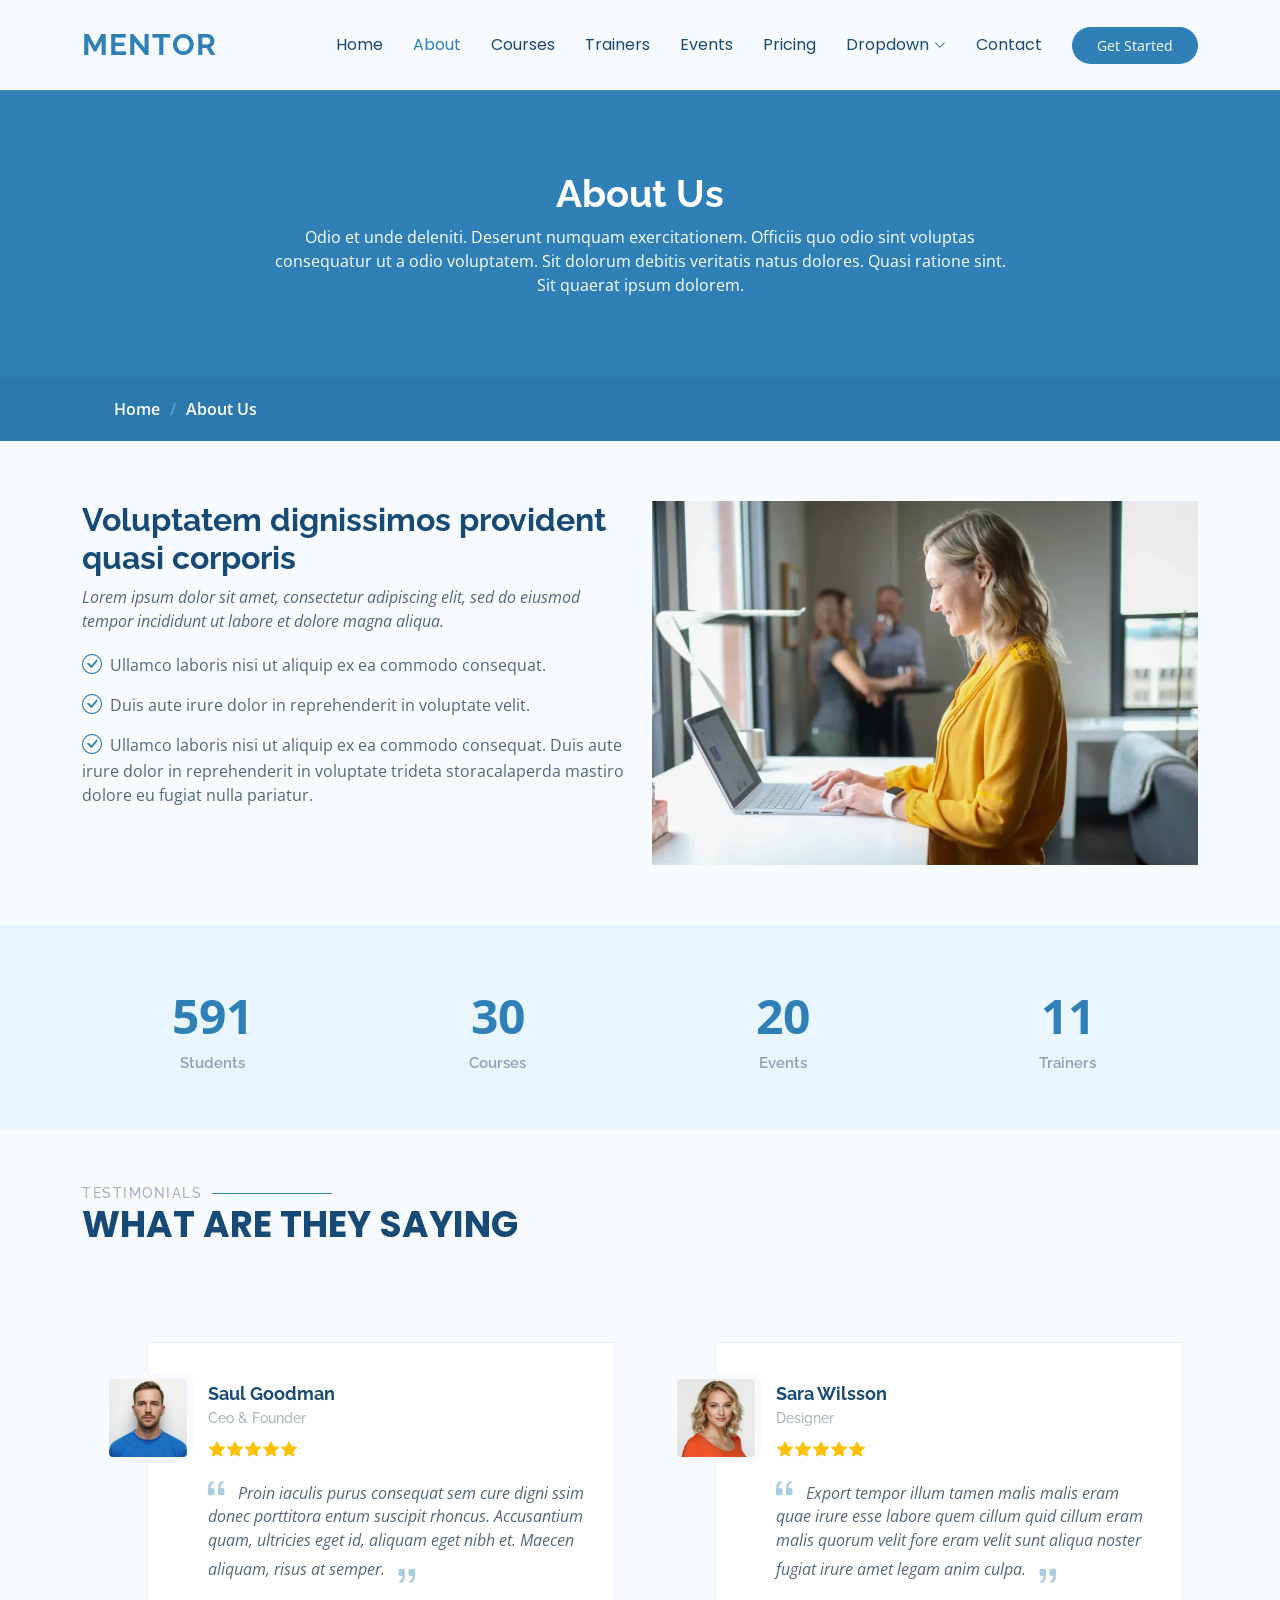
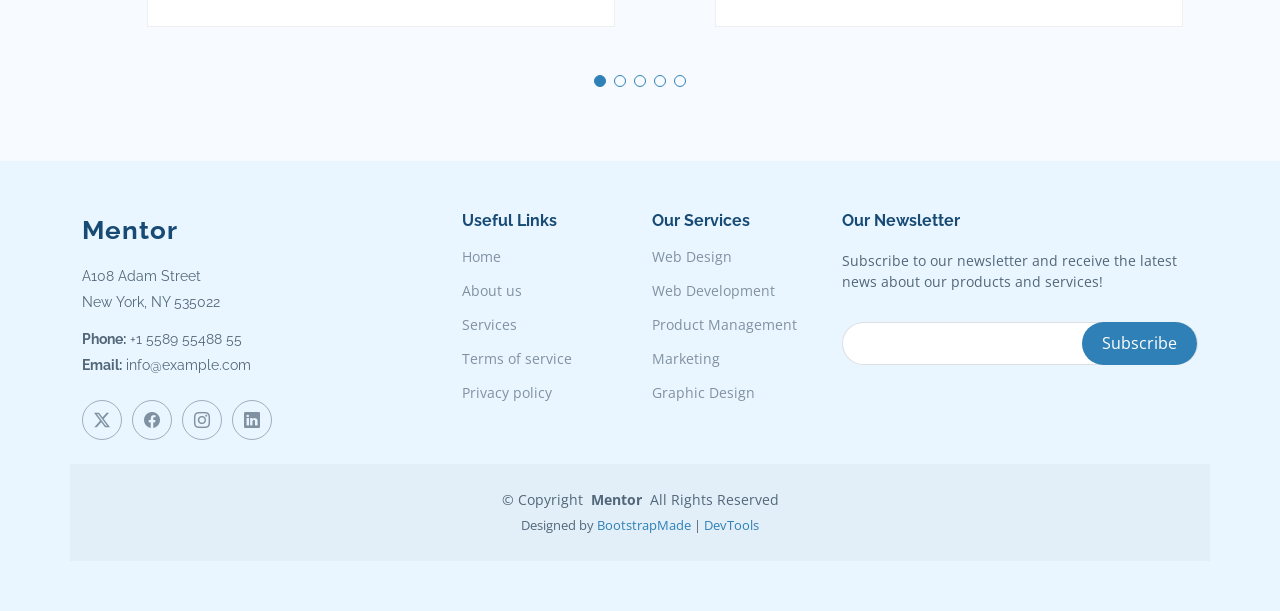
==== about.html @ e3d128c3 "Add files via upload" ====
<!DOCTYPE html>
<html lang="en">

<head>
  <meta charset="utf-8">
  <meta content="width=device-width, initial-scale=1.0" name="viewport">
  <title>About - Mentor Bootstrap Template</title>
  <meta name="description" content="">
  <meta name="keywords" content="">

  <!-- Favicons -->
  <link href="assets/img/favicon.png" rel="icon">
  <link href="assets/img/apple-touch-icon.png" rel="apple-touch-icon">

  <!-- Fonts -->
  <link href="https://fonts.googleapis.com" rel="preconnect">
  <link href="https://fonts.gstatic.com" rel="preconnect" crossorigin>
  <link href="https://fonts.googleapis.com/css2?family=Open+Sans:ital,wght@0,300;0,400;0,500;0,600;0,700;0,800;1,300;1,400;1,500;1,600;1,700;1,800&family=Poppins:ital,wght@0,100;0,200;0,300;0,400;0,500;0,600;0,700;0,800;0,900;1,100;1,200;1,300;1,400;1,500;1,600;1,700;1,800;1,900&family=Raleway:ital,wght@0,100;0,200;0,300;0,400;0,500;0,600;0,700;0,800;0,900;1,100;1,200;1,300;1,400;1,500;1,600;1,700;1,800;1,900&display=swap" rel="stylesheet">

  <!-- Vendor CSS Files -->
  <link href="assets/vendor/bootstrap/css/bootstrap.min.css" rel="stylesheet">
  <link href="assets/vendor/bootstrap-icons/bootstrap-icons.css" rel="stylesheet">
  <link href="assets/vendor/aos/aos.css" rel="stylesheet">
  <link href="assets/vendor/glightbox/css/glightbox.min.css" rel="stylesheet">
  <link href="assets/vendor/swiper/swiper-bundle.min.css" rel="stylesheet">

  <!-- Main CSS File -->
  <link href="assets/css/main.css" rel="stylesheet">

  <!-- =======================================================
  * Template Name: Mentor
  * Template URL: https://bootstrapmade.com/mentor-free-education-bootstrap-theme/
  * Updated: Jul 07 2025 with Bootstrap v5.3.7
  * Author: BootstrapMade.com
  * License: https://bootstrapmade.com/license/
  ======================================================== -->
</head>

<body class="about-page">

  <header id="header" class="header d-flex align-items-center sticky-top">
    <div class="container-fluid container-xl position-relative d-flex align-items-center">

      <a href="index.html" class="logo d-flex align-items-center me-auto">
        <!-- Uncomment the line below if you also wish to use an image logo -->
        <!-- <img src="assets/img/logo.webp" alt=""> -->
        <h1 class="sitename">Mentor</h1>
      </a>

      <nav id="navmenu" class="navmenu">
        <ul>
          <li><a href="index.html">Home<br></a></li>
          <li><a href="about.html" class="active">About</a></li>
          <li><a href="courses.html">Courses</a></li>
          <li><a href="trainers.html">Trainers</a></li>
          <li><a href="events.html">Events</a></li>
          <li><a href="pricing.html">Pricing</a></li>
          <li class="dropdown"><a href="#"><span>Dropdown</span> <i class="bi bi-chevron-down toggle-dropdown"></i></a>
            <ul>
              <li><a href="#">Dropdown 1</a></li>
              <li class="dropdown"><a href="#"><span>Deep Dropdown</span> <i class="bi bi-chevron-down toggle-dropdown"></i></a>
                <ul>
                  <li><a href="#">Deep Dropdown 1</a></li>
                  <li><a href="#">Deep Dropdown 2</a></li>
                  <li><a href="#">Deep Dropdown 3</a></li>
                  <li><a href="#">Deep Dropdown 4</a></li>
                  <li><a href="#">Deep Dropdown 5</a></li>
                </ul>
              </li>
              <li><a href="#">Dropdown 2</a></li>
              <li><a href="#">Dropdown 3</a></li>
              <li><a href="#">Dropdown 4</a></li>
            </ul>
          </li>
          <li><a href="contact.html">Contact</a></li>
        </ul>
        <i class="mobile-nav-toggle d-xl-none bi bi-list"></i>
      </nav>

      <a class="btn-getstarted" href="courses.html">Get Started</a>

    </div>
  </header>

  <main class="main">

    <!-- Page Title -->
    <div class="page-title" data-aos="fade">
      <div class="heading">
        <div class="container">
          <div class="row d-flex justify-content-center text-center">
            <div class="col-lg-8">
              <h1>About Us<br></h1>
              <p class="mb-0">Odio et unde deleniti. Deserunt numquam exercitationem. Officiis quo odio sint voluptas consequatur ut a odio voluptatem. Sit dolorum debitis veritatis natus dolores. Quasi ratione sint. Sit quaerat ipsum dolorem.</p>
            </div>
          </div>
        </div>
      </div>
      <nav class="breadcrumbs">
        <div class="container">
          <ol>
            <li><a href="index.html">Home</a></li>
            <li class="current">About Us<br></li>
          </ol>
        </div>
      </nav>
    </div><!-- End Page Title -->

    <!-- About Us Section -->
    <section id="about-us" class="section about-us">

      <div class="container">

        <div class="row gy-4">

          <div class="col-lg-6 order-1 order-lg-2" data-aos="fade-up" data-aos-delay="100">
            <img src="assets/img/about/about-1.webp" class="img-fluid" alt="">
          </div>

          <div class="col-lg-6 order-2 order-lg-1 content" data-aos="fade-up" data-aos-delay="200">
            <h3>Voluptatem dignissimos provident quasi corporis</h3>
            <p class="fst-italic">
              Lorem ipsum dolor sit amet, consectetur adipiscing elit, sed do eiusmod tempor incididunt ut labore et dolore
              magna aliqua.
            </p>
            <ul>
              <li><i class="bi bi-check-circle"></i> <span>Ullamco laboris nisi ut aliquip ex ea commodo consequat.</span></li>
              <li><i class="bi bi-check-circle"></i> <span>Duis aute irure dolor in reprehenderit in voluptate velit.</span></li>
              <li><i class="bi bi-check-circle"></i> <span>Ullamco laboris nisi ut aliquip ex ea commodo consequat. Duis aute irure dolor in reprehenderit in voluptate trideta storacalaperda mastiro dolore eu fugiat nulla pariatur.</span></li>
            </ul>
          </div>

        </div>

      </div>

    </section><!-- /About Us Section -->

    <!-- Counts Section -->
    <section id="counts" class="section counts light-background">

      <div class="container" data-aos="fade-up" data-aos-delay="100">

        <div class="row gy-4">

          <div class="col-lg-3 col-md-6">
            <div class="stats-item text-center w-100 h-100">
              <span data-purecounter-start="0" data-purecounter-end="1232" data-purecounter-duration="1" class="purecounter"></span>
              <p>Students</p>
            </div>
          </div><!-- End Stats Item -->

          <div class="col-lg-3 col-md-6">
            <div class="stats-item text-center w-100 h-100">
              <span data-purecounter-start="0" data-purecounter-end="64" data-purecounter-duration="1" class="purecounter"></span>
              <p>Courses</p>
            </div>
          </div><!-- End Stats Item -->

          <div class="col-lg-3 col-md-6">
            <div class="stats-item text-center w-100 h-100">
              <span data-purecounter-start="0" data-purecounter-end="42" data-purecounter-duration="1" class="purecounter"></span>
              <p>Events</p>
            </div>
          </div><!-- End Stats Item -->

          <div class="col-lg-3 col-md-6">
            <div class="stats-item text-center w-100 h-100">
              <span data-purecounter-start="0" data-purecounter-end="24" data-purecounter-duration="1" class="purecounter"></span>
              <p>Trainers</p>
            </div>
          </div><!-- End Stats Item -->

        </div>

      </div>

    </section><!-- /Counts Section -->

    <!-- Testimonials Section -->
    <section id="testimonials" class="testimonials section">

      <!-- Section Title -->
      <div class="container section-title" data-aos="fade-up">
        <h2>Testimonials</h2>
        <p>What are they saying</p>
      </div><!-- End Section Title -->

      <div class="container" data-aos="fade-up" data-aos-delay="100">

        <div class="swiper init-swiper">
          <script type="application/json" class="swiper-config">
            {
              "loop": true,
              "speed": 600,
              "autoplay": {
                "delay": 5000
              },
              "slidesPerView": "auto",
              "pagination": {
                "el": ".swiper-pagination",
                "type": "bullets",
                "clickable": true
              },
              "breakpoints": {
                "320": {
                  "slidesPerView": 1,
                  "spaceBetween": 40
                },
                "1200": {
                  "slidesPerView": 2,
                  "spaceBetween": 20
                }
              }
            }
          </script>
          <div class="swiper-wrapper">

            <div class="swiper-slide">
              <div class="testimonial-wrap">
                <div class="testimonial-item">
                  <img src="assets/img/person/person-m-9.webp" class="testimonial-img" alt="">
                  <h3>Saul Goodman</h3>
                  <h4>Ceo &amp; Founder</h4>
                  <div class="stars">
                    <i class="bi bi-star-fill"></i><i class="bi bi-star-fill"></i><i class="bi bi-star-fill"></i><i class="bi bi-star-fill"></i><i class="bi bi-star-fill"></i>
                  </div>
                  <p>
                    <i class="bi bi-quote quote-icon-left"></i>
                    <span>Proin iaculis purus consequat sem cure digni ssim donec porttitora entum suscipit rhoncus. Accusantium quam, ultricies eget id, aliquam eget nibh et. Maecen aliquam, risus at semper.</span>
                    <i class="bi bi-quote quote-icon-right"></i>
                  </p>
                </div>
              </div>
            </div><!-- End testimonial item -->

            <div class="swiper-slide">
              <div class="testimonial-wrap">
                <div class="testimonial-item">
                  <img src="assets/img/person/person-f-5.webp" class="testimonial-img" alt="">
                  <h3>Sara Wilsson</h3>
                  <h4>Designer</h4>
                  <div class="stars">
                    <i class="bi bi-star-fill"></i><i class="bi bi-star-fill"></i><i class="bi bi-star-fill"></i><i class="bi bi-star-fill"></i><i class="bi bi-star-fill"></i>
                  </div>
                  <p>
                    <i class="bi bi-quote quote-icon-left"></i>
                    <span>Export tempor illum tamen malis malis eram quae irure esse labore quem cillum quid cillum eram malis quorum velit fore eram velit sunt aliqua noster fugiat irure amet legam anim culpa.</span>
                    <i class="bi bi-quote quote-icon-right"></i>
                  </p>
                </div>
              </div>
            </div><!-- End testimonial item -->

            <div class="swiper-slide">
              <div class="testimonial-wrap">
                <div class="testimonial-item">
                  <img src="assets/img/person/person-f-12.webp" class="testimonial-img" alt="">
                  <h3>Jena Karlis</h3>
                  <h4>Store Owner</h4>
                  <div class="stars">
                    <i class="bi bi-star-fill"></i><i class="bi bi-star-fill"></i><i class="bi bi-star-fill"></i><i class="bi bi-star-fill"></i><i class="bi bi-star-fill"></i>
                  </div>
                  <p>
                    <i class="bi bi-quote quote-icon-left"></i>
                    <span>Enim nisi quem export duis labore cillum quae magna enim sint quorum nulla quem veniam duis minim tempor labore quem eram duis noster aute amet eram fore quis sint minim.</span>
                    <i class="bi bi-quote quote-icon-right"></i>
                  </p>
                </div>
              </div>
            </div><!-- End testimonial item -->

            <div class="swiper-slide">
              <div class="testimonial-wrap">
                <div class="testimonial-item">
                  <img src="assets/img/person/person-m-12.webp" class="testimonial-img" alt="">
                  <h3>Matt Brandon</h3>
                  <h4>Freelancer</h4>
                  <div class="stars">
                    <i class="bi bi-star-fill"></i><i class="bi bi-star-fill"></i><i class="bi bi-star-fill"></i><i class="bi bi-star-fill"></i><i class="bi bi-star-fill"></i>
                  </div>
                  <p>
                    <i class="bi bi-quote quote-icon-left"></i>
                    <span>Fugiat enim eram quae cillum dolore dolor amet nulla culpa multos export minim fugiat minim velit minim dolor enim duis veniam ipsum anim magna sunt elit fore quem dolore labore illum veniam.</span>
                    <i class="bi bi-quote quote-icon-right"></i>
                  </p>
                </div>
              </div>
            </div><!-- End testimonial item -->

            <div class="swiper-slide">
              <div class="testimonial-wrap">
                <div class="testimonial-item">
                  <img src="assets/img/person/person-m-13.webp" class="testimonial-img" alt="">
                  <h3>John Larson</h3>
                  <h4>Entrepreneur</h4>
                  <div class="stars">
                    <i class="bi bi-star-fill"></i><i class="bi bi-star-fill"></i><i class="bi bi-star-fill"></i><i class="bi bi-star-fill"></i><i class="bi bi-star-fill"></i>
                  </div>
                  <p>
                    <i class="bi bi-quote quote-icon-left"></i>
                    <span>Quis quorum aliqua sint quem legam fore sunt eram irure aliqua veniam tempor noster veniam enim culpa labore duis sunt culpa nulla illum cillum fugiat legam esse veniam culpa fore nisi cillum quid.</span>
                    <i class="bi bi-quote quote-icon-right"></i>
                  </p>
                </div>
              </div>
            </div><!-- End testimonial item -->

          </div>
          <div class="swiper-pagination"></div>
        </div>

      </div>

    </section><!-- /Testimonials Section -->

  </main>

  <footer id="footer" class="footer position-relative light-background">

    <div class="container footer-top">
      <div class="row gy-4">
        <div class="col-lg-4 col-md-6 footer-about">
          <a href="index.html" class="logo d-flex align-items-center">
            <span class="sitename">Mentor</span>
          </a>
          <div class="footer-contact pt-3">
            <p>A108 Adam Street</p>
            <p>New York, NY 535022</p>
            <p class="mt-3"><strong>Phone:</strong> <span>+1 5589 55488 55</span></p>
            <p><strong>Email:</strong> <span>info@example.com</span></p>
          </div>
          <div class="social-links d-flex mt-4">
            <a href=""><i class="bi bi-twitter-x"></i></a>
            <a href=""><i class="bi bi-facebook"></i></a>
            <a href=""><i class="bi bi-instagram"></i></a>
            <a href=""><i class="bi bi-linkedin"></i></a>
          </div>
        </div>

        <div class="col-lg-2 col-md-3 footer-links">
          <h4>Useful Links</h4>
          <ul>
            <li><a href="#">Home</a></li>
            <li><a href="#">About us</a></li>
            <li><a href="#">Services</a></li>
            <li><a href="#">Terms of service</a></li>
            <li><a href="#">Privacy policy</a></li>
          </ul>
        </div>

        <div class="col-lg-2 col-md-3 footer-links">
          <h4>Our Services</h4>
          <ul>
            <li><a href="#">Web Design</a></li>
            <li><a href="#">Web Development</a></li>
            <li><a href="#">Product Management</a></li>
            <li><a href="#">Marketing</a></li>
            <li><a href="#">Graphic Design</a></li>
          </ul>
        </div>

        <div class="col-lg-4 col-md-12 footer-newsletter">
          <h4>Our Newsletter</h4>
          <p>Subscribe to our newsletter and receive the latest news about our products and services!</p>
          <form action="#" method="post" class="email-form">
            <div class="newsletter-form"><input type="email" name="email"><input type="submit" value="Subscribe"></div>
            <div class="loading">Loading</div>
            <div class="error-message"></div>
            <div class="sent-message">Your subscription request has been sent. Thank you!</div>
          </form>
        </div>

      </div>
    </div>

    <div class="container copyright text-center mt-4">
      <p>© <span>Copyright</span> <strong class="px-1 sitename">Mentor</strong> <span>All Rights Reserved</span></p>
      <div class="credits">
        <!-- All the links in the footer should remain intact. -->
        <!-- You can delete the links only if you've purchased the pro version. -->
        <!-- Licensing information: https://bootstrapmade.com/license/ -->
        Designed by <a href="https://bootstrapmade.com/">BootstrapMade</a> | <a href="https://bootstrapmade.com/tools/">DevTools</a>
      </div>
    </div>

  </footer>

  <!-- Scroll Top -->
  <a href="#" id="scroll-top" class="scroll-top d-flex align-items-center justify-content-center"><i class="bi bi-arrow-up-short"></i></a>

  <!-- Preloader -->
  <div id="preloader"></div>

  <!-- Vendor JS Files -->
  <script src="assets/vendor/bootstrap/js/bootstrap.bundle.min.js"></script>
  <script src="assets/vendor/aos/aos.js"></script>
  <script src="assets/vendor/glightbox/js/glightbox.min.js"></script>
  <script src="assets/vendor/purecounter/purecounter_vanilla.js"></script>
  <script src="assets/vendor/swiper/swiper-bundle.min.js"></script>

  <!-- Main JS File -->
  <script src="assets/js/main.js"></script>

</body>

</html>
---- assets/css/main.css ----
/**
* Template Name: Mentor
* Template URL: https://bootstrapmade.com/mentor-free-education-bootstrap-theme/
* Updated: Jul 07 2025 with Bootstrap v5.3.7
* Author: BootstrapMade.com
* License: https://bootstrapmade.com/license/
*/

/*--------------------------------------------------------------
# Font & Color Variables
# Help: https://bootstrapmade.com/color-system/
--------------------------------------------------------------*/
/* Fonts */
:root {
  --default-font: "Open Sans",  system-ui, -apple-system, "Segoe UI", Roboto, "Helvetica Neue", Arial, "Noto Sans", "Liberation Sans", sans-serif, "Apple Color Emoji", "Segoe UI Emoji", "Segoe UI Symbol", "Noto Color Emoji";
  --heading-font: "Raleway",  sans-serif;
  --nav-font: "Poppins",  sans-serif;
}

/* Global Colors - The following color variables are used throughout the website. Updating them here will change the color scheme of the entire website */
:root { 
  --background-color: #F7FBFF; /* Background color for the entire website, including individual sections */
  --default-color: #526779; /* Default color used for the majority of the text content across the entire website */
  --heading-color: #174B75; /* Color for headings, subheadings and title throughout the website */
  --accent-color: #2F80B7; /* Accent color that represents your brand on the website. It's used for buttons, links, and other elements that need to stand out */
  --surface-color: #FFFFFF; /* The surface color is used as a background of boxed elements within sections, such as cards, icon boxes, or other elements that require a visual separation from the global background. */
  --contrast-color: #ffffff; /* Contrast color for text, ensuring readability against backgrounds of accent, heading, or default colors. */
}

/* Nav Menu Colors - The following color variables are used specifically for the navigation menu. They are separate from the global colors to allow for more customization options */
:root {
  --nav-color: #174B75;  /* The default color of the main navmenu links */
  --nav-hover-color: #2F80B7; /* Applied to main navmenu links when they are hovered over or active */
  --nav-mobile-background-color: #ffffff; /* Used as the background color for mobile navigation menu */
  --nav-dropdown-background-color: #ffffff; /* Used as the background color for dropdown items that appear when hovering over primary navigation items */
  --nav-dropdown-color: #174B75; /* Used for navigation links of the dropdown items in the navigation menu. */
  --nav-dropdown-hover-color: #72BCE8; /* Similar to --nav-hover-color, this color is applied to dropdown navigation links when they are hovered over. */
}

/* Color Presets - These classes override global colors when applied to any section or element, providing reuse of the sam color scheme. */

.light-background {
  --background-color: #EAF6FF;
  --surface-color: #ffffff;
}

.dark-background {
  --background-color: #174B75;
  --default-color: #ffffff;
  --heading-color: #ffffff;
  --surface-color: #2F80B7;
  --contrast-color: #ffffff;
}

/* Smooth scroll */
:root {
  scroll-behavior: smooth;
}

/*--------------------------------------------------------------
# General Styling & Shared Classes
--------------------------------------------------------------*/
body {
  color: var(--default-color);
  background-color: var(--background-color);
  font-family: var(--default-font);
}

a {
  color: var(--accent-color);
  text-decoration: none;
  transition: 0.3s;
}

a:hover {
  color: color-mix(in srgb, var(--accent-color), transparent 25%);
  text-decoration: none;
}

h1,
h2,
h3,
h4,
h5,
h6 {
  color: var(--heading-color);
  font-family: var(--heading-font);
}

/* Email Form Messages
------------------------------*/
.email-form .error-message {
  display: none;
  background: #df1529;
  color: #ffffff;
  text-align: left;
  padding: 15px;
  margin-bottom: 24px;
  font-weight: 600;
}

.email-form .sent-message {
  display: none;
  color: #ffffff;
  background: #059652;
  text-align: center;
  padding: 15px;
  margin-bottom: 24px;
  font-weight: 600;
}

.email-form .loading {
  display: none;
  background: var(--surface-color);
  text-align: center;
  padding: 15px;
  margin-bottom: 24px;
}

.email-form .loading:before {
  content: "";
  display: inline-block;
  border-radius: 50%;
  width: 24px;
  height: 24px;
  margin: 0 10px -6px 0;
  border: 3px solid var(--accent-color);
  border-top-color: var(--surface-color);
  animation: email-form-loading 1s linear infinite;
}

@keyframes email-form-loading {
  0% {
    transform: rotate(0deg);
  }

  100% {
    transform: rotate(360deg);
  }
}

/* Pulsating Play Button
------------------------------*/
.pulsating-play-btn {
  width: 94px;
  height: 94px;
  background: radial-gradient(var(--accent-color) 50%, color-mix(in srgb, var(--accent-color), transparent 75%) 52%);
  border-radius: 50%;
  display: block;
  position: relative;
  overflow: hidden;
}

.pulsating-play-btn:before {
  content: "";
  position: absolute;
  width: 120px;
  height: 120px;
  animation-delay: 0s;
  animation: pulsate-play-btn 2s;
  animation-direction: forwards;
  animation-iteration-count: infinite;
  animation-timing-function: steps;
  opacity: 1;
  border-radius: 50%;
  border: 5px solid color-mix(in srgb, var(--accent-color), transparent 30%);
  top: -15%;
  left: -15%;
  background: rgba(198, 16, 0, 0);
}

.pulsating-play-btn:after {
  content: "";
  position: absolute;
  left: 50%;
  top: 50%;
  transform: translateX(-40%) translateY(-50%);
  width: 0;
  height: 0;
  border-top: 10px solid transparent;
  border-bottom: 10px solid transparent;
  border-left: 15px solid #fff;
  z-index: 100;
  transition: all 400ms cubic-bezier(0.55, 0.055, 0.675, 0.19);
}

.pulsating-play-btn:hover:before {
  content: "";
  position: absolute;
  left: 50%;
  top: 50%;
  transform: translateX(-40%) translateY(-50%);
  width: 0;
  height: 0;
  border: none;
  border-top: 10px solid transparent;
  border-bottom: 10px solid transparent;
  border-left: 15px solid #fff;
  z-index: 200;
  animation: none;
  border-radius: 0;
}

.pulsating-play-btn:hover:after {
  border-left: 15px solid var(--accent-color);
  transform: scale(20);
}

@keyframes pulsate-play-btn {
  0% {
    transform: scale(0.6, 0.6);
    opacity: 1;
  }

  100% {
    transform: scale(1, 1);
    opacity: 0;
  }
}

/*--------------------------------------------------------------
# Global Header
--------------------------------------------------------------*/
.header {
  color: var(--default-color);
  background-color: var(--background-color);
  padding: 15px 0;
  transition: all 0.5s;
  z-index: 997;
}

.header .logo {
  line-height: 1;
}

.header .logo img {
  max-height: 36px;
  margin-right: 8px;
}

.header .logo h1 {
  font-weight: 700;
  font-size: 30px;
  margin: 0;
  letter-spacing: 1px;
  text-transform: uppercase;
  color: var(--accent-color);
}

.header .btn-getstarted,
.header .btn-getstarted:focus {
  color: var(--contrast-color);
  background: var(--accent-color);
  font-size: 14px;
  padding: 8px 25px;
  margin: 0 0 0 30px;
  border-radius: 50px;
  transition: 0.3s;
}

.header .btn-getstarted:hover,
.header .btn-getstarted:focus:hover {
  color: var(--contrast-color);
  background: color-mix(in srgb, var(--accent-color), transparent 15%);
}

@media (max-width: 1200px) {
  .header .logo {
    order: 1;
  }

  .header .btn-getstarted {
    order: 2;
    margin: 0 15px 0 0;
    padding: 6px 15px;
  }

  .header .navmenu {
    order: 3;
  }
}

.scrolled .header {
  box-shadow: 0px 0 18px rgba(0, 0, 0, 0.1);
}

/*--------------------------------------------------------------
# Navigation Menu
--------------------------------------------------------------*/
/* Navmenu - Desktop */
@media (min-width: 1200px) {
  .navmenu {
    padding: 0;
  }

  .navmenu ul {
    margin: 0;
    padding: 0;
    display: flex;
    list-style: none;
    align-items: center;
  }

  .navmenu li {
    position: relative;
  }

  .navmenu a,
  .navmenu a:focus {
    color: var(--nav-color);
    padding: 18px 15px;
    font-size: 16px;
    font-family: var(--nav-font);
    font-weight: 400;
    display: flex;
    align-items: center;
    justify-content: space-between;
    white-space: nowrap;
    transition: 0.3s;
  }

  .navmenu a i,
  .navmenu a:focus i {
    font-size: 12px;
    line-height: 0;
    margin-left: 5px;
    transition: 0.3s;
  }

  .navmenu li:last-child a {
    padding-right: 0;
  }

  .navmenu li:hover>a,
  .navmenu .active,
  .navmenu .active:focus {
    color: var(--nav-hover-color);
  }

  .navmenu .dropdown ul {
    margin: 0;
    padding: 10px 0;
    background: var(--nav-dropdown-background-color);
    display: block;
    position: absolute;
    visibility: hidden;
    left: 14px;
    top: 130%;
    opacity: 0;
    transition: 0.3s;
    border-radius: 4px;
    z-index: 99;
    box-shadow: 0px 0px 30px rgba(0, 0, 0, 0.1);
  }

  .navmenu .dropdown ul li {
    min-width: 200px;
  }

  .navmenu .dropdown ul a {
    padding: 10px 20px;
    font-size: 15px;
    text-transform: none;
    color: var(--nav-dropdown-color);
  }

  .navmenu .dropdown ul a i {
    font-size: 12px;
  }

  .navmenu .dropdown ul a:hover,
  .navmenu .dropdown ul .active:hover,
  .navmenu .dropdown ul li:hover>a {
    color: var(--nav-dropdown-hover-color);
  }

  .navmenu .dropdown:hover>ul {
    opacity: 1;
    top: 100%;
    visibility: visible;
  }

  .navmenu .dropdown .dropdown ul {
    top: 0;
    left: -90%;
    visibility: hidden;
  }

  .navmenu .dropdown .dropdown:hover>ul {
    opacity: 1;
    top: 0;
    left: -100%;
    visibility: visible;
  }
}

/* Navmenu - Mobile */
@media (max-width: 1199px) {
  .mobile-nav-toggle {
    color: var(--nav-color);
    font-size: 28px;
    line-height: 0;
    margin-right: 10px;
    cursor: pointer;
    transition: color 0.3s;
  }

  .navmenu {
    padding: 0;
    z-index: 9997;
  }

  .navmenu ul {
    display: none;
    list-style: none;
    position: absolute;
    inset: 60px 20px 20px 20px;
    padding: 10px 0;
    margin: 0;
    border-radius: 6px;
    background-color: var(--nav-mobile-background-color);
    border: 1px solid color-mix(in srgb, var(--default-color), transparent 90%);
    box-shadow: none;
    overflow-y: auto;
    transition: 0.3s;
    z-index: 9998;
  }

  .navmenu a,
  .navmenu a:focus {
    color: var(--nav-dropdown-color);
    padding: 10px 20px;
    font-family: var(--nav-font);
    font-size: 17px;
    font-weight: 500;
    display: flex;
    align-items: center;
    justify-content: space-between;
    white-space: nowrap;
    transition: 0.3s;
  }

  .navmenu a i,
  .navmenu a:focus i {
    font-size: 12px;
    line-height: 0;
    margin-left: 5px;
    width: 30px;
    height: 30px;
    display: flex;
    align-items: center;
    justify-content: center;
    border-radius: 50%;
    transition: 0.3s;
    background-color: color-mix(in srgb, var(--accent-color), transparent 90%);
  }

  .navmenu a i:hover,
  .navmenu a:focus i:hover {
    background-color: var(--accent-color);
    color: var(--contrast-color);
  }

  .navmenu a:hover,
  .navmenu .active,
  .navmenu .active:focus {
    color: var(--nav-dropdown-hover-color);
  }

  .navmenu .active i,
  .navmenu .active:focus i {
    background-color: var(--accent-color);
    color: var(--contrast-color);
    transform: rotate(180deg);
  }

  .navmenu .dropdown ul {
    position: static;
    display: none;
    z-index: 99;
    padding: 10px 0;
    margin: 10px 20px;
    background-color: var(--nav-dropdown-background-color);
    transition: all 0.5s ease-in-out;
  }

  .navmenu .dropdown ul ul {
    background-color: rgba(33, 37, 41, 0.1);
  }

  .navmenu .dropdown>.dropdown-active {
    display: block;
    background-color: rgba(33, 37, 41, 0.03);
  }

  .mobile-nav-active {
    overflow: hidden;
  }

  .mobile-nav-active .mobile-nav-toggle {
    color: #fff;
    position: absolute;
    font-size: 32px;
    top: 15px;
    right: 15px;
    margin-right: 0;
    z-index: 9999;
  }

  .mobile-nav-active .navmenu {
    position: fixed;
    overflow: hidden;
    inset: 0;
    background: rgba(33, 37, 41, 0.8);
    transition: 0.3s;
  }

  .mobile-nav-active .navmenu>ul {
    display: block;
  }
}

/*--------------------------------------------------------------
# Global Footer
--------------------------------------------------------------*/
.footer {
  color: var(--default-color);
  background-color: var(--background-color);
  font-size: 14px;
  padding-bottom: 50px;
  position: relative;
}

.footer .footer-top {
  padding-top: 50px;
}

.footer .footer-about .logo {
  margin-bottom: 0;
}

.footer .footer-about .logo img {
  max-height: 40px;
  margin-right: 6px;
}

.footer .footer-about .logo span {
  font-size: 26px;
  font-weight: 700;
  letter-spacing: 1px;
  font-family: var(--heading-font);
  color: var(--heading-color);
}

.footer .footer-about p {
  font-size: 14px;
  font-family: var(--heading-font);
}

.footer .social-links a {
  display: flex;
  align-items: center;
  justify-content: center;
  width: 40px;
  height: 40px;
  border-radius: 50%;
  border: 1px solid color-mix(in srgb, var(--default-color), transparent 50%);
  font-size: 16px;
  color: color-mix(in srgb, var(--default-color), transparent 30%);
  margin-right: 10px;
  transition: 0.3s;
}

.footer .social-links a:hover {
  color: var(--accent-color);
  border-color: var(--accent-color);
}

.footer h4 {
  font-size: 16px;
  font-weight: bold;
  position: relative;
  padding-bottom: 12px;
}

.footer .footer-links {
  margin-bottom: 30px;
}

.footer .footer-links ul {
  list-style: none;
  padding: 0;
  margin: 0;
}

.footer .footer-links ul i {
  padding-right: 2px;
  font-size: 12px;
  line-height: 0;
}

.footer .footer-links ul li {
  padding: 10px 0;
  display: flex;
  align-items: center;
}

.footer .footer-links ul li:first-child {
  padding-top: 0;
}

.footer .footer-links ul a {
  color: color-mix(in srgb, var(--default-color), transparent 30%);
  display: inline-block;
  line-height: 1;
}

.footer .footer-links ul a:hover {
  color: var(--accent-color);
}

.footer .footer-contact p {
  margin-bottom: 5px;
}

.footer .footer-newsletter .newsletter-form {
  margin-top: 30px;
  margin-bottom: 15px;
  padding: 6px 8px;
  position: relative;
  border-radius: 50px;
  border: 1px solid color-mix(in srgb, var(--default-color), transparent 80%);
  display: flex;
  background-color: var(--surface-color);
  transition: 0.3s;
}

.footer .footer-newsletter .newsletter-form:focus-within {
  border-color: var(--accent-color);
}

.footer .footer-newsletter .newsletter-form input[type=email] {
  border: 0;
  padding: 4px 8px;
  width: 100%;
  background-color: var(--surface-color);
  color: var(--default-color);
}

.footer .footer-newsletter .newsletter-form input[type=email]:focus-visible {
  outline: none;
}

.footer .footer-newsletter .newsletter-form input[type=submit] {
  border: 0;
  font-size: 16px;
  padding: 0 20px 2px 20px;
  margin: -7px -8px -7px 0;
  background: var(--accent-color);
  color: var(--contrast-color);
  transition: 0.3s;
  border-radius: 50px;
}

.footer .footer-newsletter .newsletter-form input[type=submit]:hover {
  background: color-mix(in srgb, var(--accent-color), transparent 20%);
}

.footer .copyright {
  padding-top: 25px;
  padding-bottom: 25px;
  background-color: color-mix(in srgb, var(--default-color), transparent 95%);
}

.footer .copyright p {
  margin-bottom: 0;
}

.footer .credits {
  margin-top: 6px;
  font-size: 13px;
}

/*--------------------------------------------------------------
# Preloader
--------------------------------------------------------------*/
#preloader {
  position: fixed;
  inset: 0;
  z-index: 999999;
  overflow: hidden;
  background: var(--background-color);
  transition: all 0.6s ease-out;
}

#preloader:before {
  content: "";
  position: fixed;
  top: calc(50% - 30px);
  left: calc(50% - 30px);
  border: 6px solid #ffffff;
  border-color: var(--accent-color) transparent var(--accent-color) transparent;
  border-radius: 50%;
  width: 60px;
  height: 60px;
  animation: animate-preloader 1.5s linear infinite;
}

@keyframes animate-preloader {
  0% {
    transform: rotate(0deg);
  }

  100% {
    transform: rotate(360deg);
  }
}

/*--------------------------------------------------------------
# Scroll Top Button
--------------------------------------------------------------*/
.scroll-top {
  position: fixed;
  visibility: hidden;
  opacity: 0;
  right: 15px;
  bottom: -15px;
  z-index: 99999;
  background-color: var(--accent-color);
  width: 44px;
  height: 44px;
  border-radius: 50px;
  transition: all 0.4s;
}

.scroll-top i {
  font-size: 24px;
  color: var(--contrast-color);
  line-height: 0;
}

.scroll-top:hover {
  background-color: color-mix(in srgb, var(--accent-color), transparent 20%);
  color: var(--contrast-color);
}

.scroll-top.active {
  visibility: visible;
  opacity: 1;
  bottom: 15px;
}

/*--------------------------------------------------------------
# Disable aos animation delay on mobile devices
--------------------------------------------------------------*/
@media screen and (max-width: 768px) {
  [data-aos-delay] {
    transition-delay: 0 !important;
  }
}

/*--------------------------------------------------------------
# Global Page Titles & Breadcrumbs
--------------------------------------------------------------*/
.page-title {
  --default-color: var(--contrast-color);
  --background-color: var(--accent-color);
  --heading-color: var(--contrast-color);
  color: var(--default-color);
  background-color: var(--background-color);
  position: relative;
}

.page-title .heading {
  padding: 80px 0;
  border-top: 1px solid color-mix(in srgb, var(--default-color), transparent 90%);
}

.page-title .heading h1 {
  font-size: 38px;
  font-weight: 700;
}

.page-title nav {
  background-color: color-mix(in srgb, var(--accent-color) 90%, black 5%);
  padding: 20px 0;
}

.page-title nav a {
  color: var(--default-color);
}

.page-title nav ol {
  display: flex;
  flex-wrap: wrap;
  list-style: none;
  margin: 0;
  font-size: 16px;
  font-weight: 600;
}

.page-title nav ol li+li {
  padding-left: 10px;
}

.page-title nav ol li+li::before {
  content: "/";
  display: inline-block;
  padding-right: 10px;
  color: color-mix(in srgb, var(--default-color), transparent 70%);
}

/*--------------------------------------------------------------
# Global Sections
--------------------------------------------------------------*/
section,
.section {
  color: var(--default-color);
  background-color: var(--background-color);
  padding: 60px 0;
  scroll-margin-top: 900px;
  overflow: clip;
}

@media (max-width: 1199px) {

  section,
  .section {
    scroll-margin-top: 66px;
  }
}

/*--------------------------------------------------------------
# Global Section Titles
--------------------------------------------------------------*/
.section-title {
  padding-bottom: 60px;
  position: relative;
}

.section-title h2 {
  font-size: 14px;
  font-weight: 500;
  padding: 0;
  line-height: 1px;
  margin: 0;
  letter-spacing: 1.5px;
  text-transform: uppercase;
  color: color-mix(in srgb, var(--default-color), transparent 50%);
  position: relative;
}

.section-title h2::after {
  content: "";
  width: 120px;
  height: 1px;
  display: inline-block;
  background: var(--accent-color);
  margin: 4px 10px;
}

.section-title p {
  color: var(--heading-color);
  margin: 0;
  font-size: 36px;
  font-weight: 700;
  font-family: var(--nav-font);
  text-transform: uppercase;
}

/*--------------------------------------------------------------
# Hero Section
--------------------------------------------------------------*/
.hero {
  width: 100%;
  min-height: 80vh;
  position: relative;
  padding: 80px 0;
  display: flex;
  align-items: center;
  justify-content: center;
  color: var(--default-color);
}

.hero img {
  position: absolute;
  inset: 0;
  display: block;
  width: 100%;
  height: 100%;
  object-fit: cover;
  z-index: 1;
}

.hero:before {
  content: "";
  background: color-mix(in srgb, var(--background-color), transparent 60%);
  position: absolute;
  inset: 0;
  z-index: 2;
}

.hero .container {
  position: relative;
  z-index: 3;
}

.hero h2 {
  margin: 0;
  font-size: 48px;
  font-weight: 700;
}

.hero p {
  color: color-mix(in srgb, var(--default-color), transparent 20%);
  margin: 10px 0 0 0;
  font-size: 24px;
}

.hero .btn-get-started {
  font-weight: 500;
  font-size: 15px;
  letter-spacing: 1px;
  display: inline-block;
  padding: 8px 35px 10px 35px;
  border-radius: 50px;
  transition: 0.4s;
  margin-top: 30px;
  border: 2px solid var(--default-color);
  color: var(--default-color);
}

.hero .btn-get-started:hover {
  background: var(--accent-color);
  border: 2px solid var(--accent-color);
}

@media (max-width: 768px) {
  .hero h2 {
    font-size: 32px;
  }

  .hero p {
    font-size: 18px;
  }
}

/*--------------------------------------------------------------
# About Section
--------------------------------------------------------------*/
.about .content h3 {
  font-size: 2rem;
  font-weight: 700;
}

.about .content ul {
  list-style: none;
  padding: 0;
}

.about .content ul li {
  padding-bottom: 10px;
}

.about .content ul i {
  font-size: 1.25rem;
  margin-right: 4px;
  color: var(--accent-color);
}

.about .content p:last-child {
  margin-bottom: 0;
}

.about .content .read-more {
  background: var(--accent-color);
  color: var(--contrast-color);
  font-family: var(--heading-font);
  font-weight: 500;
  font-size: 15px;
  letter-spacing: 1px;
  padding: 10px 24px 12px 24px;
  border-radius: 50px;
  transition: 0.3s;
  display: inline-flex;
  align-items: center;
  justify-content: center;
}

.about .content .read-more i {
  font-size: 18px;
  margin-left: 5px;
  line-height: 0;
  transition: 0.3s;
}

.about .content .read-more:hover {
  background: color-mix(in srgb, var(--accent-color), transparent 20%);
  padding-right: 19px;
}

.about .content .read-more:hover i {
  margin-left: 10px;
}

/*--------------------------------------------------------------
# Counts Section
--------------------------------------------------------------*/
.counts {
  padding: 25px 0;
}

.counts .stats-item {
  padding: 30px;
  width: 100%;
}

.counts .stats-item span {
  font-size: 48px;
  display: block;
  color: var(--accent-color);
  font-weight: 700;
}

.counts .stats-item p {
  color: color-mix(in srgb, var(--default-color), transparent 40%);
  padding: 0;
  margin: 0;
  font-family: var(--heading-font);
  font-size: 15px;
  font-weight: 600;
}

/*--------------------------------------------------------------
# Why Us Section
--------------------------------------------------------------*/
.why-us .why-box {
  color: var(--contrast-color);
  background: var(--accent-color);
  padding: 30px;
}

.why-us .why-box h3 {
  color: var(--contrast-color);
  font-weight: 700;
  font-size: 34px;
  margin-bottom: 30px;
}

.why-us .why-box p {
  margin-bottom: 30px;
}

.why-us .why-box .more-btn {
  display: inline-block;
  background: color-mix(in srgb, var(--contrast-color), transparent 85%);
  padding: 8px 40px 10px 40px;
  color: var(--contrast-color);
  transition: all ease-in-out 0.4s;
  border-radius: 50px;
}

.why-us .why-box .more-btn i {
  font-size: 14px;
}

.why-us .why-box .more-btn:hover {
  color: var(--accent-color);
  background: var(--surface-color);
}

.why-us .icon-box {
  background-color: var(--surface-color);
  text-align: center;
  padding: 40px 30px;
  width: 100%;
  height: 100%;
  border: 1px solid color-mix(in srgb, var(--default-color), transparent 90%);
}

.why-us .icon-box i {
  color: var(--accent-color);
  font-size: 32px;
  margin-bottom: 30px;
  background: color-mix(in srgb, var(--accent-color), transparent 95%);
  border-radius: 50px;
  display: flex;
  align-items: center;
  justify-content: center;
  width: 72px;
  height: 72px;
  transition: 0.3s;
}

.why-us .icon-box h4 {
  font-size: 20px;
  font-weight: 700;
  margin: 0 0 30px 0;
}

.why-us .icon-box p {
  font-size: 15px;
  color: color-mix(in srgb, var(--default-color), transparent 30%);
}

.why-us .icon-box:hover i {
  color: var(--contrast-color);
  background: var(--accent-color);
}

/*--------------------------------------------------------------
# Features Section
--------------------------------------------------------------*/
.features {
  padding: 10px 0;
}

.features .features-item {
  background-color: var(--surface-color);
  display: flex;
  align-items: center;
  padding: 20px;
  transition: 0.3s;
  border: 1px solid color-mix(in srgb, var(--default-color), transparent 90%);
  position: relative;
}

.features .features-item i {
  font-size: 32px;
  padding-right: 10px;
  line-height: 0;
}

.features .features-item h3 {
  font-weight: 700;
  margin: 0;
  padding: 0;
  line-height: 1;
  font-size: 16px;
}

.features .features-item h3 a {
  color: var(--heading-color);
  transition: 0.3s;
}

.features .features-item:hover {
  border-color: var(--accent-color);
}

.features .features-item:hover h3 a {
  color: var(--accent-color);
}

/*--------------------------------------------------------------
# Courses Section
--------------------------------------------------------------*/
.courses .course-item {
  background-color: var(--surface-color);
  border: 1px solid color-mix(in srgb, var(--default-color), transparent 90%);
  border-radius: 5px;
}

.courses .course-content {
  padding: 15px;
}

.courses .course-content h3 {
  font-weight: 700;
  font-size: 20px;
}

.courses .course-content h3 a {
  color: var(--heading-color);
  transition: 0.3s;
}

.courses .course-content h3 a:hover {
  color: var(--accent-color);
}

.courses .course-content .category {
  background: var(--accent-color);
  color: var(--contrast-color);
  font-size: 14px;
  padding: 6px 14px;
  margin: 0;
  border-radius: 5px;
}

.courses .course-content .price {
  margin: 0;
  font-weight: 700;
  font-size: 18px;
  color: color-mix(in srgb, var(--default-color), transparent 20%);
}

.courses .course-content .description {
  font-size: 14px;
  color: color-mix(in srgb, var(--default-color), transparent 20%);
}

.courses .trainer {
  padding-top: 15px;
  border-top: 1px solid color-mix(in srgb, var(--default-color), transparent 90%);
}

.courses .trainer .trainer-profile img {
  max-width: 50px;
  border-radius: 50px;
}

.courses .trainer .trainer-profile .trainer-link {
  padding-left: 10px;
  font-weight: 600;
  font-size: 16px;
  color: color-mix(in srgb, var(--default-color), transparent 20%);
  transition: 0.3s;
}

.courses .trainer .trainer-profile .trainer-link:hover {
  color: var(--accent-color);
}

.courses .trainer .trainer-rank {
  font-size: 18px;
  color: color-mix(in srgb, var(--default-color), transparent 60%);
}

.courses .trainer .trainer-rank .user-icon {
  font-size: 22px;
}

/*--------------------------------------------------------------
# Trainers Index Section
--------------------------------------------------------------*/
.trainers-index .member {
  background-color: var(--surface-color);
  border: 1px solid color-mix(in srgb, var(--default-color), transparent 90%);
  text-align: center;
  margin-bottom: 20px;
}

.trainers-index .member img {
  margin: -1px -1px 30px -1px;
}

.trainers-index .member .member-content {
  padding: 0 20px 30px 20px;
}

.trainers-index .member h4 {
  font-weight: 700;
  margin-bottom: 2px;
  font-size: 18px;
}

.trainers-index .member span {
  font-style: italic;
  display: block;
  font-size: 13px;
  color: color-mix(in srgb, var(--default-color), transparent 20%);
}

.trainers-index .member p {
  padding-top: 10px;
  font-size: 14px;
  font-style: italic;
  color: color-mix(in srgb, var(--default-color), transparent 40%);
}

.trainers-index .member .social {
  margin-top: 15px;
}

.trainers-index .member .social a {
  color: color-mix(in srgb, var(--default-color), transparent 60%);
  transition: 0.3s;
}

.trainers-index .member .social a:hover {
  color: var(--accent-color);
}

.trainers-index .member .social i {
  font-size: 18px;
  margin: 0 2px;
}

/*--------------------------------------------------------------
# About Us Section
--------------------------------------------------------------*/
.about-us .content h3 {
  font-size: 2rem;
  font-weight: 700;
}

.about-us .content ul {
  list-style: none;
  padding: 0;
}

.about-us .content ul li {
  padding-bottom: 10px;
}

.about-us .content ul i {
  font-size: 1.25rem;
  margin-right: 4px;
  color: var(--accent-color);
}

.about-us .content p:last-child {
  margin-bottom: 0;
}

/*--------------------------------------------------------------
# Testimonials Section
--------------------------------------------------------------*/
.testimonials .testimonial-wrap {
  padding-left: 50px;
}

.testimonials .testimonials-carousel,
.testimonials .testimonials-slider {
  overflow: hidden;
}

.testimonials .testimonial-item {
  background-color: var(--surface-color);
  border: 1px solid color-mix(in srgb, var(--default-color), transparent 90%);
  box-sizing: content-box;
  padding: 30px 30px 30px 60px;
  margin: 30px 15px;
  min-height: 200px;
  position: relative;
}

.testimonials .testimonial-item .testimonial-img {
  width: 90px;
  border-radius: 10px;
  border: 6px solid var(--background-color);
  position: absolute;
  left: -45px;
}

.testimonials .testimonial-item h3 {
  font-size: 18px;
  font-weight: bold;
  margin: 10px 0 5px 0;
}

.testimonials .testimonial-item h4 {
  color: color-mix(in srgb, var(--default-color), transparent 50%);
  font-size: 14px;
  margin: 0;
}

.testimonials .testimonial-item .stars {
  margin: 10px 0;
}

.testimonials .testimonial-item .stars i {
  color: #ffc107;
  margin: 0 1px;
}

.testimonials .testimonial-item .quote-icon-left,
.testimonials .testimonial-item .quote-icon-right {
  color: color-mix(in srgb, var(--accent-color), transparent 60%);
  font-size: 26px;
  line-height: 0;
}

.testimonials .testimonial-item .quote-icon-left {
  display: inline-block;
  left: -5px;
  position: relative;
}

.testimonials .testimonial-item .quote-icon-right {
  display: inline-block;
  right: -5px;
  position: relative;
  top: 10px;
  transform: scale(-1, -1);
}

.testimonials .testimonial-item p {
  font-style: italic;
  margin: 15px auto 15px auto;
}

.testimonials .swiper-wrapper {
  height: auto;
}

.testimonials .swiper-pagination {
  margin-top: 20px;
  position: relative;
}

.testimonials .swiper-pagination .swiper-pagination-bullet {
  width: 12px;
  height: 12px;
  background-color: var(--background-color);
  opacity: 1;
  border: 1px solid var(--accent-color);
}

.testimonials .swiper-pagination .swiper-pagination-bullet-active {
  background-color: var(--accent-color);
}

@media (max-width: 767px) {
  .testimonials .testimonial-wrap {
    padding-left: 0;
  }

  .testimonials .testimonials-carousel,
  .testimonials .testimonials-slider {
    overflow: hidden;
  }

  .testimonials .testimonial-item {
    padding: 30px;
    margin: 15px;
  }

  .testimonials .testimonial-item .testimonial-img {
    position: static;
    left: auto;
  }
}

/*--------------------------------------------------------------
# Course Details Section
--------------------------------------------------------------*/
.course-details .course-header {
  margin-bottom: 40px;
}

.course-details .course-header .course-image {
  margin-bottom: 20px;
  border-radius: 12px;
  overflow: hidden;
}

.course-details .course-header .course-image img {
  width: 100%;
  height: 400px;
  object-fit: cover;
}

.course-details .course-header .course-meta {
  display: flex;
  justify-content: space-between;
  align-items: center;
  flex-wrap: wrap;
  gap: 20px;
}

@media (max-width: 768px) {
  .course-details .course-header .course-meta {
    flex-direction: column;
    align-items: flex-start;
  }
}

.course-details .course-header .instructor {
  display: flex;
  align-items: center;
  gap: 15px;
}

.course-details .course-header .instructor .instructor-avatar {
  width: 60px;
  height: 60px;
  border-radius: 50%;
  object-fit: cover;
}

.course-details .course-header .instructor .instructor-info h6 {
  margin: 0;
  font-size: 16px;
  font-weight: 600;
  color: var(--heading-color);
}

.course-details .course-header .instructor .instructor-info span {
  font-size: 14px;
  color: color-mix(in srgb, var(--default-color), transparent 30%);
}

.course-details .course-header .course-stats {
  display: flex;
  gap: 25px;
}

@media (max-width: 576px) {
  .course-details .course-header .course-stats {
    flex-wrap: wrap;
    gap: 15px;
  }
}

.course-details .course-header .course-stats .stat-item {
  display: flex;
  align-items: center;
  gap: 8px;
  font-size: 14px;
  color: var(--default-color);
}

.course-details .course-header .course-stats .stat-item i {
  color: var(--accent-color);
}

.course-details .course-content {
  margin-bottom: 50px;
}

.course-details .course-content h2 {
  font-size: 32px;
  margin-bottom: 25px;
  color: var(--heading-color);
}

@media (max-width: 768px) {
  .course-details .course-content h2 {
    font-size: 26px;
  }
}

.course-details .course-content .course-description {
  margin-bottom: 40px;
}

.course-details .course-content .course-description p {
  font-size: 16px;
  line-height: 1.7;
  margin-bottom: 15px;
  color: var(--default-color);
}

.course-details .course-content .what-you-learn {
  background-color: var(--surface-color);
  padding: 30px;
  border-radius: 12px;
  border: 1px solid color-mix(in srgb, var(--default-color), transparent 90%);
}

.course-details .course-content .what-you-learn h3 {
  font-size: 24px;
  margin-bottom: 25px;
  color: var(--heading-color);
}

.course-details .course-content .what-you-learn .learn-list {
  list-style: none;
  padding: 0;
  margin: 0;
}

.course-details .course-content .what-you-learn .learn-list li {
  display: flex;
  align-items: flex-start;
  gap: 12px;
  margin-bottom: 15px;
  font-size: 15px;
  line-height: 1.6;
  color: var(--default-color);
}

.course-details .course-content .what-you-learn .learn-list li i {
  color: var(--accent-color);
  font-size: 18px;
  margin-top: 2px;
  flex-shrink: 0;
}

.course-details .course-curriculum {
  margin-bottom: 50px;
}

.course-details .course-curriculum h3 {
  font-size: 24px;
  margin-bottom: 30px;
  color: var(--heading-color);
}

.course-details .course-curriculum .curriculum-section {
  margin-bottom: 25px;
  border: 1px solid color-mix(in srgb, var(--default-color), transparent 90%);
  border-radius: 8px;
  overflow: hidden;
}

.course-details .course-curriculum .curriculum-section .section-header {
  background-color: var(--surface-color);
  padding: 20px;
  display: flex;
  justify-content: space-between;
  align-items: center;
  border-bottom: 1px solid color-mix(in srgb, var(--default-color), transparent 90%);
}

@media (max-width: 576px) {
  .course-details .course-curriculum .curriculum-section .section-header {
    flex-direction: column;
    align-items: flex-start;
    gap: 10px;
  }
}

.course-details .course-curriculum .curriculum-section .section-header h4 {
  font-size: 18px;
  margin: 0;
  color: var(--heading-color);
}

.course-details .course-curriculum .curriculum-section .section-header .lessons-count {
  font-size: 14px;
  color: color-mix(in srgb, var(--default-color), transparent 30%);
}

.course-details .course-curriculum .curriculum-section .lessons {
  padding: 0;
}

.course-details .course-curriculum .curriculum-section .lessons .lesson-item {
  padding: 15px 20px;
  display: flex;
  justify-content: space-between;
  align-items: center;
  border-bottom: 1px solid color-mix(in srgb, var(--default-color), transparent 95%);
  transition: background-color 0.3s;
}

.course-details .course-curriculum .curriculum-section .lessons .lesson-item:hover {
  background-color: color-mix(in srgb, var(--accent-color), transparent 95%);
}

.course-details .course-curriculum .curriculum-section .lessons .lesson-item:last-child {
  border-bottom: none;
}

.course-details .course-curriculum .curriculum-section .lessons .lesson-item .lesson-info {
  display: flex;
  align-items: center;
  gap: 12px;
}

.course-details .course-curriculum .curriculum-section .lessons .lesson-item .lesson-info i {
  color: var(--accent-color);
  font-size: 18px;
}

.course-details .course-curriculum .curriculum-section .lessons .lesson-item .lesson-info span {
  font-size: 15px;
  color: var(--default-color);
}

.course-details .course-curriculum .curriculum-section .lessons .lesson-item .lesson-duration {
  font-size: 14px;
  color: color-mix(in srgb, var(--default-color), transparent 40%);
  font-weight: 500;
}

.course-details .course-sidebar {
  position: sticky;
  top: 100px;
}

.course-details .course-sidebar .pricing-card {
  background-color: var(--surface-color);
  border: 1px solid color-mix(in srgb, var(--default-color), transparent 90%);
  border-radius: 12px;
  padding: 30px;
  text-align: center;
  margin-bottom: 30px;
  box-shadow: 0 5px 20px color-mix(in srgb, var(--default-color), transparent 90%);
}

.course-details .course-sidebar .pricing-card .price {
  margin-bottom: 10px;
}

.course-details .course-sidebar .pricing-card .price .currency {
  font-size: 24px;
  font-weight: 600;
  color: var(--accent-color);
  vertical-align: top;
}

.course-details .course-sidebar .pricing-card .price .amount {
  font-size: 48px;
  font-weight: 700;
  color: var(--accent-color);
}

.course-details .course-sidebar .pricing-card .price .period {
  font-size: 16px;
  color: color-mix(in srgb, var(--default-color), transparent 40%);
}

.course-details .course-sidebar .pricing-card .original-price {
  font-size: 18px;
  color: color-mix(in srgb, var(--default-color), transparent 50%);
  text-decoration: line-through;
  margin-bottom: 25px;
}

.course-details .course-sidebar .pricing-card .course-features {
  margin-bottom: 30px;
}

.course-details .course-sidebar .pricing-card .course-features .feature {
  display: flex;
  align-items: center;
  gap: 12px;
  margin-bottom: 12px;
  text-align: left;
}

.course-details .course-sidebar .pricing-card .course-features .feature i {
  color: var(--accent-color);
  font-size: 16px;
  width: 16px;
}

.course-details .course-sidebar .pricing-card .course-features .feature span {
  font-size: 14px;
  color: var(--default-color);
}

.course-details .course-sidebar .pricing-card .btn-enroll {
  width: 100%;
  padding: 15px;
  background-color: var(--accent-color);
  color: var(--contrast-color);
  border: none;
  border-radius: 8px;
  font-size: 16px;
  font-weight: 600;
  margin-bottom: 15px;
  transition: all 0.3s;
}

.course-details .course-sidebar .pricing-card .btn-enroll:hover {
  background-color: color-mix(in srgb, var(--accent-color), black 10%);
  transform: translateY(-2px);
}

.course-details .course-sidebar .pricing-card .btn-preview {
  width: 100%;
  padding: 15px;
  background-color: transparent;
  color: var(--accent-color);
  border: 2px solid var(--accent-color);
  border-radius: 8px;
  font-size: 16px;
  font-weight: 600;
  transition: all 0.3s;
}

.course-details .course-sidebar .pricing-card .btn-preview:hover {
  background-color: var(--accent-color);
  color: var(--contrast-color);
}

.course-details .course-sidebar .course-info-card {
  background-color: var(--surface-color);
  border: 1px solid color-mix(in srgb, var(--default-color), transparent 90%);
  border-radius: 12px;
  padding: 25px;
  margin-bottom: 30px;
}

.course-details .course-sidebar .course-info-card h4 {
  font-size: 18px;
  margin-bottom: 20px;
  color: var(--heading-color);
}

.course-details .course-sidebar .course-info-card .info-item {
  display: flex;
  justify-content: space-between;
  margin-bottom: 12px;
  padding-bottom: 12px;
  border-bottom: 1px solid color-mix(in srgb, var(--default-color), transparent 95%);
}

.course-details .course-sidebar .course-info-card .info-item:last-child {
  margin-bottom: 0;
  padding-bottom: 0;
  border-bottom: none;
}

.course-details .course-sidebar .course-info-card .info-item .label {
  font-size: 14px;
  font-weight: 600;
  color: var(--default-color);
}

.course-details .course-sidebar .course-info-card .info-item .value {
  font-size: 14px;
  color: color-mix(in srgb, var(--default-color), transparent 20%);
}

.course-details .course-sidebar .course-tags {
  background-color: var(--surface-color);
  border: 1px solid color-mix(in srgb, var(--default-color), transparent 90%);
  border-radius: 12px;
  padding: 25px;
}

.course-details .course-sidebar .course-tags h4 {
  font-size: 18px;
  margin-bottom: 20px;
  color: var(--heading-color);
}

.course-details .course-sidebar .course-tags .tags-list {
  display: flex;
  flex-wrap: wrap;
  gap: 10px;
}

.course-details .course-sidebar .course-tags .tags-list .tag {
  padding: 6px 12px;
  background-color: color-mix(in srgb, var(--accent-color), transparent 90%);
  color: var(--accent-color);
  border-radius: 20px;
  font-size: 12px;
  font-weight: 500;
  transition: all 0.3s;
}

.course-details .course-sidebar .course-tags .tags-list .tag:hover {
  background-color: var(--accent-color);
  color: var(--contrast-color);
}

@media (max-width: 768px) {
  .course-details .course-sidebar {
    position: static;
    margin-top: 40px;
  }
}

/*--------------------------------------------------------------
# Tabs Section
--------------------------------------------------------------*/
.tabs {
  padding-top: 30;
}

.tabs .nav-tabs {
  border: 0;
}

.tabs .nav-link {
  background-color: var(--background-color);
  border: 0;
  padding: 12px 15px;
  transition: 0.3s;
  color: var(--default-color);
  border-radius: 0;
  border-right: 2px solid color-mix(in srgb, var(--default-color), transparent 90%);
  font-weight: 600;
  font-size: 15px;
}

.tabs .nav-link:hover {
  color: var(--accent-color);
}

.tabs .nav-link.active {
  background-color: var(--surface-color);
  color: var(--accent-color);
  border-color: var(--accent-color);
}

.tabs .tab-pane.active {
  animation: fadeIn 0.5s ease-out;
}

.tabs .details h3 {
  font-size: 26px;
  font-weight: 600;
  margin-bottom: 20px;
}

.tabs .details p {
  color: color-mix(in srgb, var(--default-color), transparent 20%);
}

.tabs .details p:last-child {
  margin-bottom: 0;
}

@media (max-width: 992px) {
  .tabs .nav-link {
    border: 0;
    padding: 15px;
  }

  .tabs .nav-link.active {
    color: var(--accent-color);
    background: var(--accent-color);
  }
}

/*--------------------------------------------------------------
# Trainers Section
--------------------------------------------------------------*/
.trainers .member {
  position: relative;
}

.trainers .member .member-img {
  margin: 0 80px;
  border-radius: 50%;
  overflow: hidden;
  position: relative;
}

@media (max-width: 1024px) {
  .trainers .member .member-img {
    margin: 0 60px;
  }
}

.trainers .member .member-img img {
  position: relative;
  z-index: 1;
}

.trainers .member .member-img .social {
  position: absolute;
  inset: 0;
  background-color: rgba(0, 0, 0, 0.6);
  display: flex;
  justify-content: center;
  align-items: center;
  z-index: 2;
  padding-bottom: 20px;
  transition: 0.3s;
  visibility: hidden;
  opacity: 0;
}

.trainers .member .member-img .social a {
  transition: 0.3s;
  color: var(--contrast-color);
  font-size: 20px;
  margin: 0 8px;
}

.trainers .member .member-img .social a:hover {
  color: var(--accent-color);
}

.trainers .member .member-info {
  margin-top: 30px;
}

.trainers .member .member-info h4 {
  font-weight: 700;
  margin-bottom: 6px;
  font-size: 18px;
}

.trainers .member .member-info span {
  font-style: italic;
  display: block;
  font-size: 15px;
  color: color-mix(in srgb, var(--default-color), transparent 40%);
  margin-bottom: 10px;
}

.trainers .member .member-info p {
  margin-bottom: 0;
  font-size: 14px;
}

.trainers .member:hover .member-img .social {
  padding-bottom: 0;
  visibility: visible;
  opacity: 1;
}

/*--------------------------------------------------------------
# Events Section
--------------------------------------------------------------*/
.events .card {
  background-color: var(--background-color);
  border: 0;
  padding: 0 30px;
  margin-bottom: 60px;
  position: relative;
}

.events .card-img {
  width: calc(100% + 60px);
  margin-left: -30px;
  overflow: hidden;
  z-index: 9;
  border-radius: 0;
}

.events .card-img img {
  max-width: 100%;
  transition: all 0.3s ease-in-out;
}

.events .card-body {
  z-index: 10;
  background: var(--surface-color);
  border-top: 4px solid var(--surface-color);
  padding: 30px;
  box-shadow: 0px 2px 15px rgba(0, 0, 0, 0.1);
  margin-top: -60px;
  transition: 0.3s;
}

.events .card-title {
  font-weight: 700;
  text-align: center;
  margin-bottom: 20px;
}

.events .card-title a {
  color: var(--default-color);
  transition: 0.3s;
}

.events .card-text {
  color: color-mix(in srgb, var(--default-color), transparent 30%);
}

.events .card:hover img {
  transform: scale(1.1);
}

.events .card:hover .card-body {
  border-color: var(--accent-color);
}

.events .card:hover .card-body .card-title a {
  color: var(--accent-color);
}

/*--------------------------------------------------------------
# Pricing Section
--------------------------------------------------------------*/
.pricing .pricing-item {
  background-color: var(--surface-color);
  box-shadow: 0px 0px 4px rgba(0, 0, 0, 0.1);
  padding: 20px;
  text-align: center;
  border-radius: 5px;
  position: relative;
  overflow: hidden;
}

.pricing .pricing-item h3 {
  margin: -20px -20px 20px -20px;
  padding: 20px 15px;
  font-size: 16px;
  font-weight: 600;
  color: color-mix(in srgb, var(--default-color), transparent 20%);
  background: color-mix(in srgb, var(--default-color), transparent 95%);
}

.pricing .pricing-item h4 {
  font-size: 36px;
  font-weight: 600;
  font-family: var(--heading-font);
}

.pricing .pricing-item h4 sup {
  font-size: 20px;
  top: -15px;
  left: -3px;
}

.pricing .pricing-item h4 span {
  color: color-mix(in srgb, var(--default-color), transparent 40%);
  font-size: 16px;
  font-weight: 300;
}

.pricing .pricing-item ul {
  padding: 15px 0;
  list-style: none;
  text-align: center;
  line-height: 20px;
  font-size: 14px;
}

.pricing .pricing-item ul li {
  padding-bottom: 16px;
}

.pricing .pricing-item ul i {
  color: var(--accent-color);
  font-size: 18px;
  padding-right: 4px;
}

.pricing .pricing-item ul .na {
  color: color-mix(in srgb, var(--default-color), transparent 40%);
  text-decoration: line-through;
}

.pricing .btn-wrap {
  background: color-mix(in srgb, var(--default-color), transparent 95%);
  margin: 0 -20px -20px -20px;
  padding: 20px 15px;
  text-align: center;
}

.pricing .btn-buy {
  background: var(--accent-color);
  color: var(--contrast-color);
  display: inline-block;
  padding: 8px 35px 10px 35px;
  border-radius: 4px;
  transition: none;
  font-size: 14px;
  font-weight: 400;
  font-family: var(--heading-font);
  font-weight: 600;
  transition: 0.3s;
}

.pricing .btn-buy:hover {
  background: color-mix(in srgb, var(--accent-color), transparent 20%);
}

.pricing .featured h3 {
  background: var(--accent-color);
  color: var(--contrast-color);
}

.pricing .advanced {
  background: var(--accent-color);
  color: var(--contrast-color);
  width: 200px;
  position: absolute;
  top: 18px;
  right: -68px;
  transform: rotate(45deg);
  z-index: 1;
  font-size: 14px;
  padding: 1px 0 3px 0;
}

/*--------------------------------------------------------------
# Contact Section
--------------------------------------------------------------*/
.contact {
  padding-top: 8px;
  padding-bottom: 40px;
}

.contact .info-item+.info-item {
  margin-top: 40px;
}

.contact .info-item i {
  color: var(--contrast-color);
  background: var(--accent-color);
  font-size: 20px;
  width: 48px;
  height: 48px;
  display: flex;
  justify-content: center;
  align-items: center;
  border-radius: 50px;
  transition: all 0.3s ease-in-out;
  margin-right: 15px;
}

.contact .info-item h3 {
  padding: 0;
  font-size: 18px;
  font-weight: 700;
  margin-bottom: 5px;
}

.contact .info-item p {
  padding: 0;
  margin-bottom: 0;
  font-size: 14px;
}

.contact .email-form {
  height: 100%;
}

.contact .email-form input[type=text],
.contact .email-form input[type=email],
.contact .email-form textarea {
  font-size: 14px;
  padding: 10px 15px;
  box-shadow: none;
  border-radius: 0;
  color: var(--default-color);
  background-color: color-mix(in srgb, var(--background-color), transparent 50%);
  border-color: color-mix(in srgb, var(--default-color), transparent 80%);
}

.contact .email-form input[type=text]:focus,
.contact .email-form input[type=email]:focus,
.contact .email-form textarea:focus {
  border-color: var(--accent-color);
}

.contact .email-form input[type=text]::placeholder,
.contact .email-form input[type=email]::placeholder,
.contact .email-form textarea::placeholder {
  color: color-mix(in srgb, var(--default-color), transparent 70%);
}

.contact .email-form button[type=submit] {
  color: var(--contrast-color);
  background: var(--accent-color);
  border: 0;
  padding: 10px 30px 12px 30px;
  transition: 0.4s;
  border-radius: 50px;
}

.contact .email-form button[type=submit]:hover {
  background: color-mix(in srgb, var(--accent-color), transparent 20%);
}

/*--------------------------------------------------------------
# Starter Section Section
--------------------------------------------------------------*/
.starter-section {
  /* Add your styles here */
}
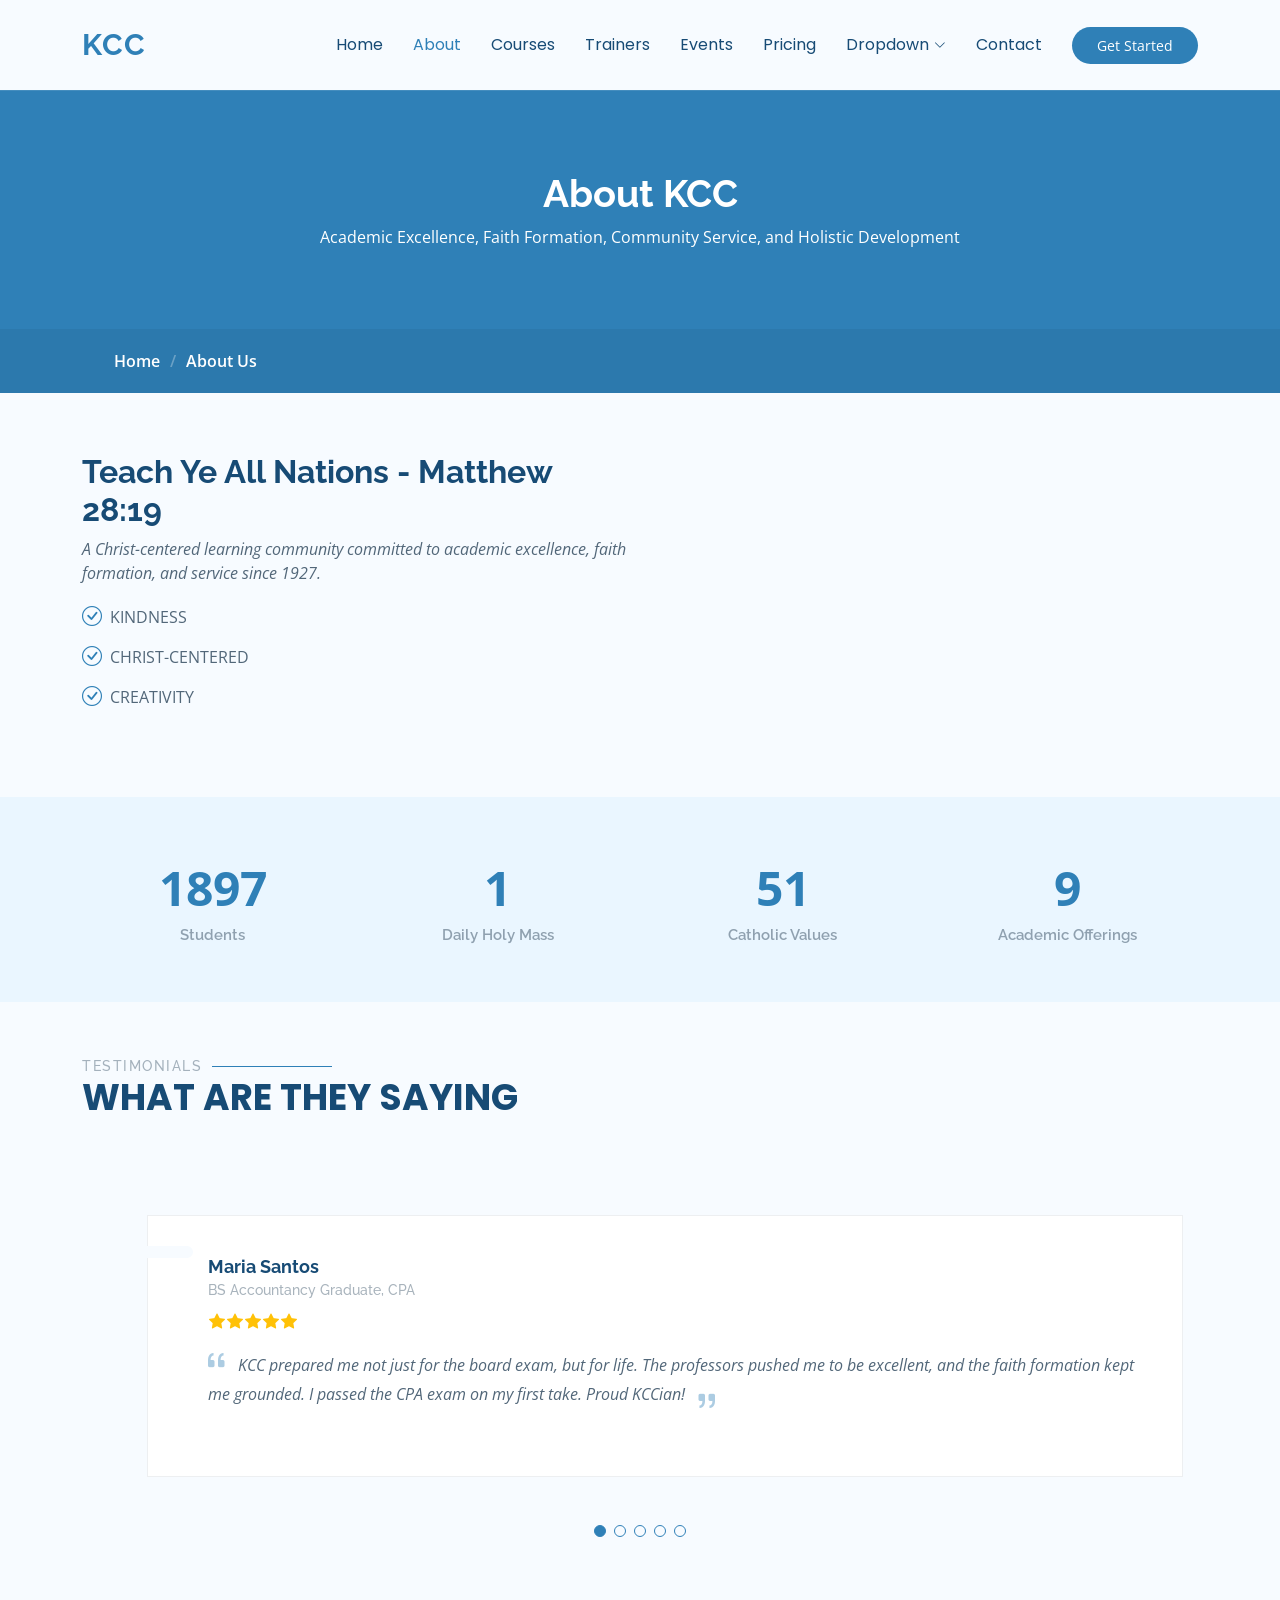
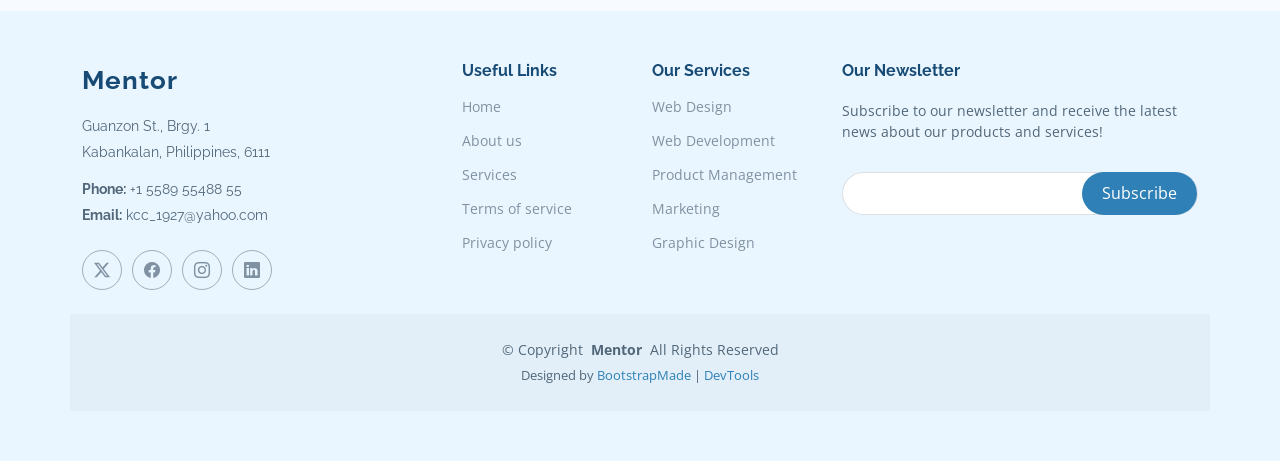
==== commit a924f38c: "Add files via upload" ====
--- a/about.html
+++ b/about.html
@@ -44,7 +44,7 @@
       <a href="index.html" class="logo d-flex align-items-center me-auto">
         <!-- Uncomment the line below if you also wish to use an image logo -->
         <!-- <img src="assets/img/logo.webp" alt=""> -->
-        <h1 class="sitename">Mentor</h1>
+        <h1 class="sitename">KCC</h1>
       </a>
 
       <nav id="navmenu" class="navmenu">
@@ -90,8 +90,8 @@
         <div class="container">
           <div class="row d-flex justify-content-center text-center">
             <div class="col-lg-8">
-              <h1>About Us<br></h1>
-              <p class="mb-0">Odio et unde deleniti. Deserunt numquam exercitationem. Officiis quo odio sint voluptas consequatur ut a odio voluptatem. Sit dolorum debitis veritatis natus dolores. Quasi ratione sint. Sit quaerat ipsum dolorem.</p>
+              <h1>About KCC<br></h1>
+              <p class="mb-0"> Academic Excellence, Faith Formation, Community Service, and Holistic Development</p>
             </div>
           </div>
         </div>
@@ -114,19 +114,18 @@
         <div class="row gy-4">
 
           <div class="col-lg-6 order-1 order-lg-2" data-aos="fade-up" data-aos-delay="100">
-            <img src="assets/img/about/about-1.webp" class="img-fluid" alt="">
+            <img src="assets/img/logo.png" class="img-fluid" alt="">
           </div>
 
           <div class="col-lg-6 order-2 order-lg-1 content" data-aos="fade-up" data-aos-delay="200">
-            <h3>Voluptatem dignissimos provident quasi corporis</h3>
+            <h3>Teach Ye All Nations - Matthew 28:19</h3>
             <p class="fst-italic">
-              Lorem ipsum dolor sit amet, consectetur adipiscing elit, sed do eiusmod tempor incididunt ut labore et dolore
-              magna aliqua.
+              A Christ-centered learning community committed to academic excellence, faith formation, and service since 1927.
             </p>
             <ul>
-              <li><i class="bi bi-check-circle"></i> <span>Ullamco laboris nisi ut aliquip ex ea commodo consequat.</span></li>
-              <li><i class="bi bi-check-circle"></i> <span>Duis aute irure dolor in reprehenderit in voluptate velit.</span></li>
-              <li><i class="bi bi-check-circle"></i> <span>Ullamco laboris nisi ut aliquip ex ea commodo consequat. Duis aute irure dolor in reprehenderit in voluptate trideta storacalaperda mastiro dolore eu fugiat nulla pariatur.</span></li>
+              <li><i class="bi bi-check-circle"></i> <span>KINDNESS</span></li>
+              <li><i class="bi bi-check-circle"></i> <span>CHRIST-CENTERED</span></li>
+              <li><i class="bi bi-check-circle"></i> <span>CREATIVITY</span></li>
             </ul>
           </div>
 
@@ -137,182 +136,166 @@
     </section><!-- /About Us Section -->
 
     <!-- Counts Section -->
-    <section id="counts" class="section counts light-background">
-
-      <div class="container" data-aos="fade-up" data-aos-delay="100">
-
-        <div class="row gy-4">
-
-          <div class="col-lg-3 col-md-6">
-            <div class="stats-item text-center w-100 h-100">
-              <span data-purecounter-start="0" data-purecounter-end="1232" data-purecounter-duration="1" class="purecounter"></span>
-              <p>Students</p>
-            </div>
-          </div><!-- End Stats Item -->
-
-          <div class="col-lg-3 col-md-6">
-            <div class="stats-item text-center w-100 h-100">
-              <span data-purecounter-start="0" data-purecounter-end="64" data-purecounter-duration="1" class="purecounter"></span>
-              <p>Courses</p>
-            </div>
-          </div><!-- End Stats Item -->
-
-          <div class="col-lg-3 col-md-6">
-            <div class="stats-item text-center w-100 h-100">
-              <span data-purecounter-start="0" data-purecounter-end="42" data-purecounter-duration="1" class="purecounter"></span>
-              <p>Events</p>
-            </div>
-          </div><!-- End Stats Item -->
-
-          <div class="col-lg-3 col-md-6">
-            <div class="stats-item text-center w-100 h-100">
-              <span data-purecounter-start="0" data-purecounter-end="24" data-purecounter-duration="1" class="purecounter"></span>
-              <p>Trainers</p>
-            </div>
-          </div><!-- End Stats Item -->
-
-        </div>
-
-      </div>
-
-    </section><!-- /Counts Section -->
-
-    <!-- Testimonials Section -->
-    <section id="testimonials" class="testimonials section">
-
-      <!-- Section Title -->
-      <div class="container section-title" data-aos="fade-up">
-        <h2>Testimonials</h2>
-        <p>What are they saying</p>
-      </div><!-- End Section Title -->
-
-      <div class="container" data-aos="fade-up" data-aos-delay="100">
-
-        <div class="swiper init-swiper">
-          <script type="application/json" class="swiper-config">
-            {
-              "loop": true,
-              "speed": 600,
-              "autoplay": {
-                "delay": 5000
-              },
-              "slidesPerView": "auto",
-              "pagination": {
-                "el": ".swiper-pagination",
-                "type": "bullets",
-                "clickable": true
-              },
-              "breakpoints": {
-                "320": {
-                  "slidesPerView": 1,
-                  "spaceBetween": 40
-                },
-                "1200": {
-                  "slidesPerView": 2,
-                  "spaceBetween": 20
-                }
-              }
-            }
-          </script>
-          <div class="swiper-wrapper">
-
-            <div class="swiper-slide">
-              <div class="testimonial-wrap">
-                <div class="testimonial-item">
-                  <img src="assets/img/person/person-m-9.webp" class="testimonial-img" alt="">
-                  <h3>Saul Goodman</h3>
-                  <h4>Ceo &amp; Founder</h4>
-                  <div class="stars">
-                    <i class="bi bi-star-fill"></i><i class="bi bi-star-fill"></i><i class="bi bi-star-fill"></i><i class="bi bi-star-fill"></i><i class="bi bi-star-fill"></i>
-                  </div>
-                  <p>
-                    <i class="bi bi-quote quote-icon-left"></i>
-                    <span>Proin iaculis purus consequat sem cure digni ssim donec porttitora entum suscipit rhoncus. Accusantium quam, ultricies eget id, aliquam eget nibh et. Maecen aliquam, risus at semper.</span>
-                    <i class="bi bi-quote quote-icon-right"></i>
-                  </p>
-                </div>
-              </div>
-            </div><!-- End testimonial item -->
-
-            <div class="swiper-slide">
-              <div class="testimonial-wrap">
-                <div class="testimonial-item">
-                  <img src="assets/img/person/person-f-5.webp" class="testimonial-img" alt="">
-                  <h3>Sara Wilsson</h3>
-                  <h4>Designer</h4>
-                  <div class="stars">
-                    <i class="bi bi-star-fill"></i><i class="bi bi-star-fill"></i><i class="bi bi-star-fill"></i><i class="bi bi-star-fill"></i><i class="bi bi-star-fill"></i>
-                  </div>
-                  <p>
-                    <i class="bi bi-quote quote-icon-left"></i>
-                    <span>Export tempor illum tamen malis malis eram quae irure esse labore quem cillum quid cillum eram malis quorum velit fore eram velit sunt aliqua noster fugiat irure amet legam anim culpa.</span>
-                    <i class="bi bi-quote quote-icon-right"></i>
-                  </p>
-                </div>
-              </div>
-            </div><!-- End testimonial item -->
-
-            <div class="swiper-slide">
-              <div class="testimonial-wrap">
-                <div class="testimonial-item">
-                  <img src="assets/img/person/person-f-12.webp" class="testimonial-img" alt="">
-                  <h3>Jena Karlis</h3>
-                  <h4>Store Owner</h4>
-                  <div class="stars">
-                    <i class="bi bi-star-fill"></i><i class="bi bi-star-fill"></i><i class="bi bi-star-fill"></i><i class="bi bi-star-fill"></i><i class="bi bi-star-fill"></i>
-                  </div>
-                  <p>
-                    <i class="bi bi-quote quote-icon-left"></i>
-                    <span>Enim nisi quem export duis labore cillum quae magna enim sint quorum nulla quem veniam duis minim tempor labore quem eram duis noster aute amet eram fore quis sint minim.</span>
-                    <i class="bi bi-quote quote-icon-right"></i>
-                  </p>
-                </div>
-              </div>
-            </div><!-- End testimonial item -->
-
-            <div class="swiper-slide">
-              <div class="testimonial-wrap">
-                <div class="testimonial-item">
-                  <img src="assets/img/person/person-m-12.webp" class="testimonial-img" alt="">
-                  <h3>Matt Brandon</h3>
-                  <h4>Freelancer</h4>
-                  <div class="stars">
-                    <i class="bi bi-star-fill"></i><i class="bi bi-star-fill"></i><i class="bi bi-star-fill"></i><i class="bi bi-star-fill"></i><i class="bi bi-star-fill"></i>
-                  </div>
-                  <p>
-                    <i class="bi bi-quote quote-icon-left"></i>
-                    <span>Fugiat enim eram quae cillum dolore dolor amet nulla culpa multos export minim fugiat minim velit minim dolor enim duis veniam ipsum anim magna sunt elit fore quem dolore labore illum veniam.</span>
-                    <i class="bi bi-quote quote-icon-right"></i>
-                  </p>
-                </div>
-              </div>
-            </div><!-- End testimonial item -->
-
-            <div class="swiper-slide">
-              <div class="testimonial-wrap">
-                <div class="testimonial-item">
-                  <img src="assets/img/person/person-m-13.webp" class="testimonial-img" alt="">
-                  <h3>John Larson</h3>
-                  <h4>Entrepreneur</h4>
-                  <div class="stars">
-                    <i class="bi bi-star-fill"></i><i class="bi bi-star-fill"></i><i class="bi bi-star-fill"></i><i class="bi bi-star-fill"></i><i class="bi bi-star-fill"></i>
-                  </div>
-                  <p>
-                    <i class="bi bi-quote quote-icon-left"></i>
-                    <span>Quis quorum aliqua sint quem legam fore sunt eram irure aliqua veniam tempor noster veniam enim culpa labore duis sunt culpa nulla illum cillum fugiat legam esse veniam culpa fore nisi cillum quid.</span>
-                    <i class="bi bi-quote quote-icon-right"></i>
-                  </p>
-                </div>
-              </div>
-            </div><!-- End testimonial item -->
-
-          </div>
-          <div class="swiper-pagination"></div>
-        </div>
-
-      </div>
-
-    </section><!-- /Testimonials Section -->
+<section id="counts" class="section counts light-background">
+  <div class="container" data-aos="fade-up" data-aos-delay="100">
+    <div class="row gy-4">
+
+      <div class="col-lg-3 col-md-6">
+        <div class="stats-item text-center w-100 h-100">
+          <span data-purecounter-start="0" data-purecounter-end="3719" data-purecounter-duration="1" class="purecounter"></span>
+          <p>Students</p>
+        </div>
+      </div>
+
+      <div class="col-lg-3 col-md-6">
+        <div class="stats-item text-center w-100 h-100">
+          <span data-purecounter-start="0" data-purecounter-end="1" data-purecounter-duration="1" class="purecounter"></span>
+          <p>Daily Holy Mass</p>
+        </div>
+      </div>
+
+      <div class="col-lg-3 col-md-6">
+        <div class="stats-item text-center w-100 h-100">
+          <span data-purecounter-start="0" data-purecounter-end="100" data-purecounter-duration="1" class="purecounter"></span>
+          <p>Catholic Values</p>
+        </div>
+      </div>
+
+      <div class="col-lg-3 col-md-6">
+        <div class="stats-item text-center w-100 h-100">
+          <span data-purecounter-start="0" data-purecounter-end="18" data-purecounter-duration="1" class="purecounter"></span>
+          <p>Academic Offerings</p>
+        </div>
+      </div>
+
+    </div>
+  </div>
+</section>
+<!-- /Counts Section -->
+
+   <!-- Testimonials Section -->
+<section id="testimonials" class="section testimonials">
+  <div class="container" data-aos="fade-up" data-aos-delay="100">
+
+    <div class="section-title">
+      <h2>Testimonials</h2>
+      <p>What Are They Saying</p>
+    </div>
+
+    <div class="swiper init-swiper">
+      <script type="application/json" class="swiper-config">
+        {
+          "loop": true,
+          "speed": 600,
+          "autoplay": { "delay": 5000 },
+          "slidesPerView": "auto",
+          "pagination": { "el": ".swiper-pagination", "type": "bullets", "clickable": true }
+        }
+      </script>
+      <div class="swiper-wrapper">
+
+        <!-- 1 - CMAT -->
+        <div class="swiper-slide">
+          <div class="testimonial-wrap">
+            <div class="testimonial-item">
+              <img src="assets/img/testimonials/testimonials-1.jpg" class="testimonial-img" alt="">
+              <h3>Maria Santos</h3>
+              <h4>BS Accountancy Graduate, CPA</h4>
+              <div class="stars">
+                <i class="bi bi-star-fill"></i><i class="bi bi-star-fill"></i><i class="bi bi-star-fill"></i><i class="bi bi-star-fill"></i><i class="bi bi-star-fill"></i>
+              </div>
+              <p>
+                <i class="bi bi-quote quote-icon-left"></i>
+                <span>KCC prepared me not just for the board exam, but for life. The professors pushed me to be excellent, and the faith formation kept me grounded. I passed the CPA exam on my first take. Proud KCCian!</span>
+                <i class="bi bi-quote quote-icon-right"></i>
+              </p>
+            </div>
+          </div>
+        </div>
+
+        <!-- 2 - COC -->
+        <div class="swiper-slide">
+          <div class="testimonial-wrap">
+            <div class="testimonial-item">
+              <img src="assets/img/testimonials/testimonials-2.jpg" class="testimonial-img" alt="">
+              <h3>Joshua Villanueva</h3>
+              <h4>BS Criminology Graduate, PNP Officer</h4>
+              <div class="stars">
+                <i class="bi bi-star-fill"></i><i class="bi bi-star-fill"></i><i class="bi bi-star-fill"></i><i class="bi bi-star-fill"></i><i class="bi bi-star-fill"></i>
+              </div>
+              <p>
+                <i class="bi bi-quote quote-icon-left"></i>
+                <span>Discipline, integrity, and service - that is what COC taught me. From morning formation to rigorous training, KCC molded me to serve the country with honor. Now I am serving as a police officer in Kabankalan.</span>
+                <i class="bi bi-quote quote-icon-right"></i>
+              </p>
+            </div>
+          </div>
+        </div>
+
+        <!-- 3 - CEAS -->
+        <div class="swiper-slide">
+          <div class="testimonial-wrap">
+            <div class="testimonial-item">
+              <img src="assets/img/testimonials/testimonials-3.jpg" class="testimonial-img" alt="">
+              <h3>Angel Reyes</h3>
+              <h4>Bachelor of Secondary Education, Teacher</h4>
+              <div class="stars">
+                <i class="bi bi-star-fill"></i><i class="bi bi-star-fill"></i><i class="bi bi-star-fill"></i><i class="bi bi-star-fill"></i><i class="bi bi-star-fill"></i>
+              </div>
+              <p>
+                <i class="bi bi-quote quote-icon-left"></i>
+                <span>I entered KCC as a shy student and graduated as a confident teacher. CEAS taught me how to teach with heart. Now I am teaching in the same school that taught me - and it feels like coming home.</span>
+                <i class="bi bi-quote quote-icon-right"></i>
+              </p>
+            </div>
+          </div>
+        </div>
+
+        <!-- 4 - CMAT / BSIT -->
+        <div class="swiper-slide">
+          <div class="testimonial-wrap">
+            <div class="testimonial-item">
+              <img src="assets/img/testimonials/testimonials-4.jpg" class="testimonial-img" alt="">
+              <h3>John Paul Ramirez</h3>
+              <h4>BS Information Technology, IT Professional</h4>
+              <div class="stars">
+                <i class="bi bi-star-fill"></i><i class="bi bi-star-fill"></i><i class="bi bi-star-fill"></i><i class="bi bi-star-fill"></i><i class="bi bi-star-fill"></i>
+              </div>
+              <p>
+                <i class="bi bi-quote quote-icon-left"></i>
+                <span>I did not need to go to Bacolod or Manila to get quality IT education. KCC CMAT gave me hands-on skills in programming and networking. Now I am working in an IT company while staying close to my family.</span>
+                <i class="bi bi-quote quote-icon-right"></i>
+              </p>
+            </div>
+          </div>
+        </div>
+
+        <!-- 5 - PARENT -->
+        <div class="swiper-slide">
+          <div class="testimonial-wrap">
+            <div class="testimonial-item">
+              <img src="assets/img/testimonials/testimonials-5.jpg" class="testimonial-img" alt="">
+              <h3>Anna Mae Lopez</h3>
+              <h4>Proud Parent & Alumna</h4>
+              <div class="stars">
+                <i class="bi bi-star-fill"></i><i class="bi bi-star-fill"></i><i class="bi bi-star-fill"></i><i class="bi bi-star-fill"></i><i class="bi bi-star-fill"></i>
+              </div>
+              <p>
+                <i class="bi bi-quote quote-icon-left"></i>
+                <span>I studied in KCC, and now my children are studying in KCC too. Why? Because here, they are safe, they are loved, and they grow in faith. As a parent, there is no greater peace of mind than that.</span>
+                <i class="bi bi-quote quote-icon-right"></i>
+              </p>
+            </div>
+          </div>
+        </div>
+
+      </div>
+      <div class="swiper-pagination"></div>
+    </div>
+
+  </div>
+</section>
+<!-- /Testimonials Section -->
 
   </main>
 
@@ -325,10 +308,10 @@
             <span class="sitename">Mentor</span>
           </a>
           <div class="footer-contact pt-3">
-            <p>A108 Adam Street</p>
-            <p>New York, NY 535022</p>
+            <p>Guanzon St., Brgy. 1</p>
+            <p>Kabankalan, Philippines, 6111</p>
             <p class="mt-3"><strong>Phone:</strong> <span>+1 5589 55488 55</span></p>
-            <p><strong>Email:</strong> <span>info@example.com</span></p>
+            <p><strong>Email:</strong> <span>kcc_1927@yahoo.com</span></p>
           </div>
           <div class="social-links d-flex mt-4">
             <a href=""><i class="bi bi-twitter-x"></i></a>
